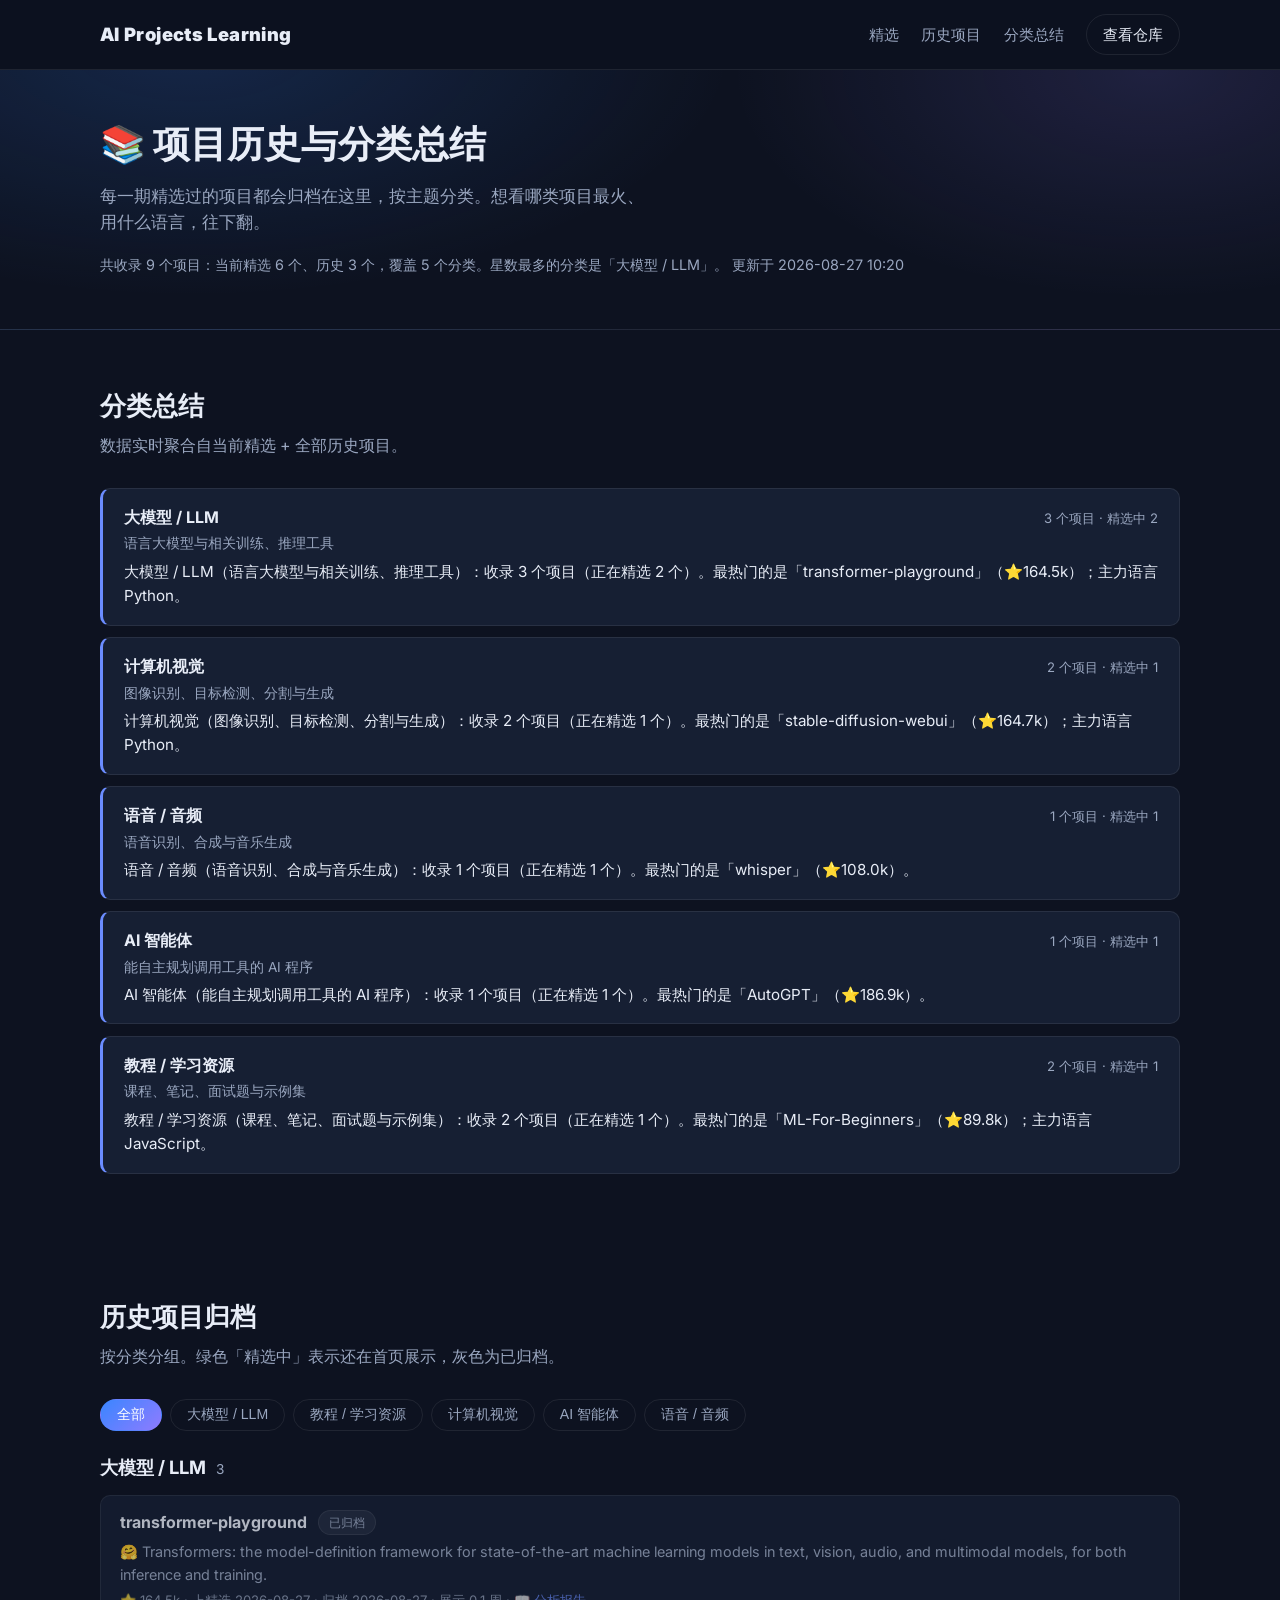
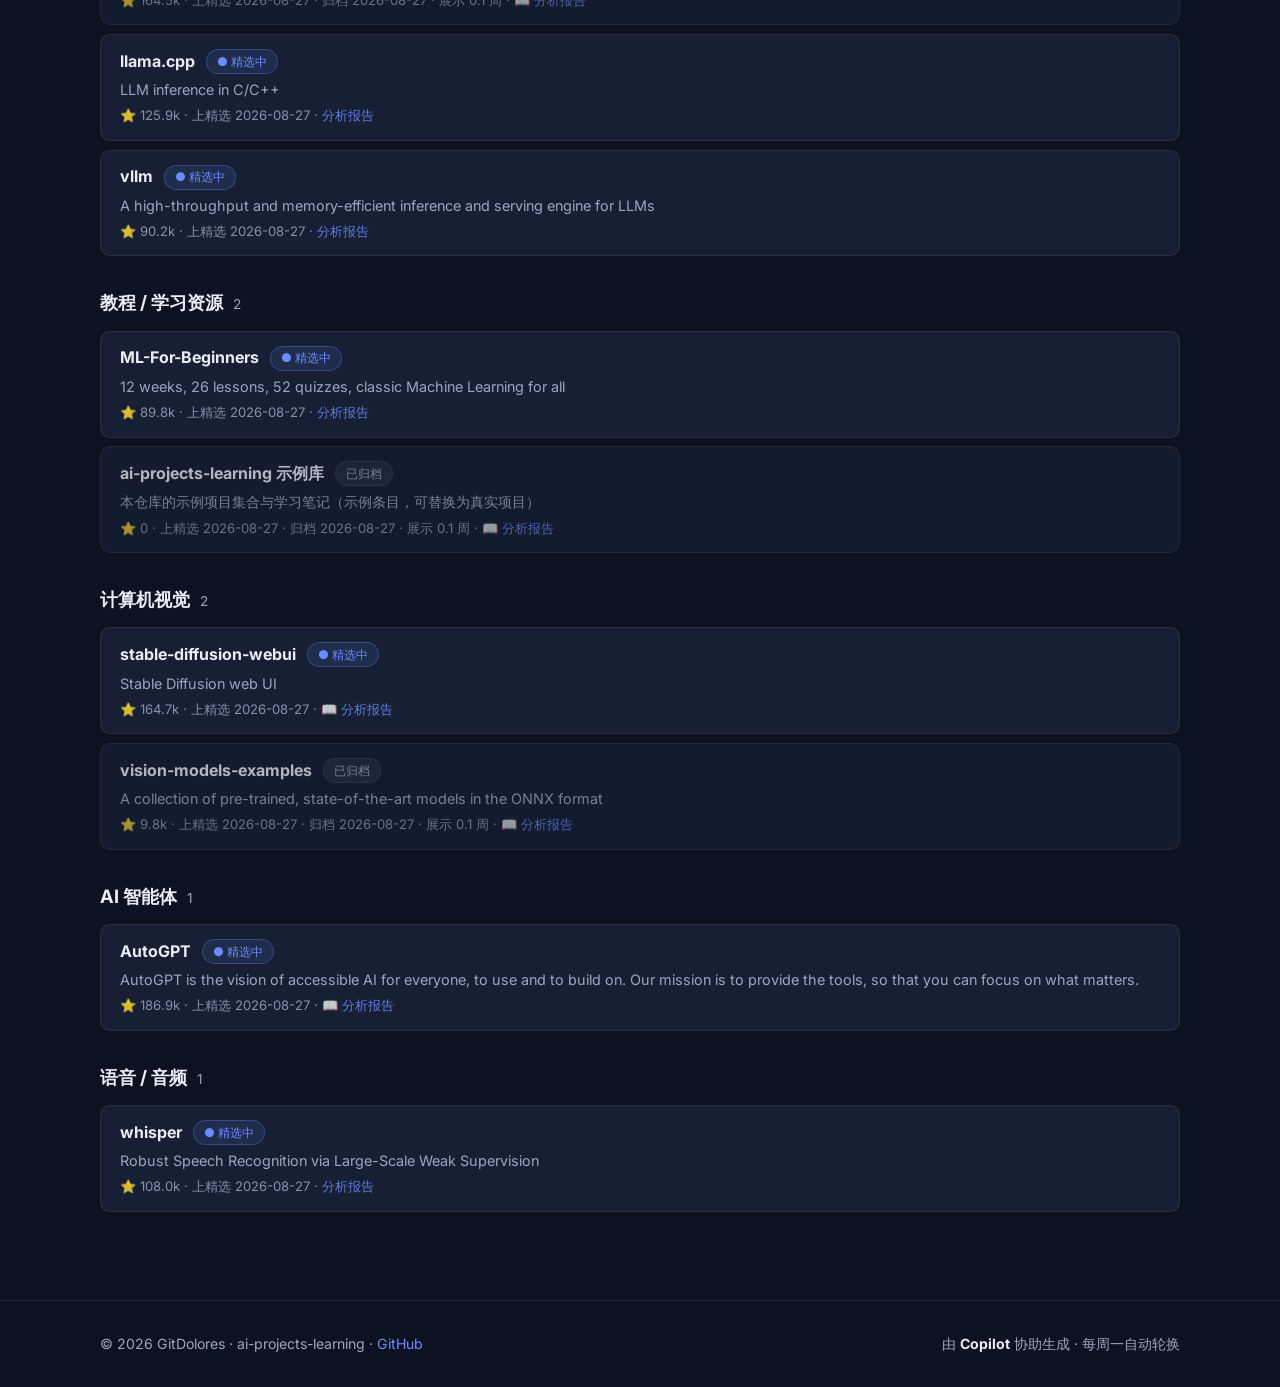
==== site/history.html @ 27163e96 "feat(weekly): rotate featured projects, auto-archive with categories, summary" ====
<!doctype html>
<html lang="zh-CN">
<head>
  <meta charset="utf-8" />
  <meta name="viewport" content="width=device-width,initial-scale=1" />
  <title>项目历史与分类总结 · AI Projects Learning</title>
  <meta name="description" content="精选项目历史列表：按分类浏览所有展示过的项目，随时生成分类总结。" />
  <link rel="preconnect" href="https://fonts.googleapis.com">
  <link rel="preconnect" href="https://fonts.gstatic.com" crossorigin>
  <link href="https://fonts.googleapis.com/css2?family=Inter:wght@300;400;600;700;900&display=swap" rel="stylesheet">
  <link rel="stylesheet" href="assets/styles.css">
</head>
<body>
  <header class="site-header">
    <div class="container nav">
      <a class="brand" href="./">AI Projects Learning</a>
      <nav>
        <a href="./#projects">精选</a>
        <a href="#history">历史项目</a>
        <a href="#summary">分类总结</a>
        <a class="btn" href="https://github.com/GitDolores/github-claw" target="_blank">查看仓库</a>
      </nav>
    </div>
  </header>

  <main>
    <section class="hero report-hero">
      <div class="container">
        <h1>📚 项目历史与分类总结</h1>
        <p class="lead">每一期精选过的项目都会归档在这里，按主题分类。想看哪类项目最火、用什么语言，往下翻。</p>
        <p class="meta" id="headline">加载中……</p>
      </div>
    </section>

    <section class="container section" id="summary">
      <h2>分类总结</h2>
      <p class="section-lead">数据实时聚合自当前精选 + 全部历史项目。</p>
      <div id="summary-list"></div>
    </section>

    <section class="container section" id="history">
      <h2>历史项目归档</h2>
      <p class="section-lead">按分类分组。绿色「精选中」表示还在首页展示，灰色为已归档。</p>
      <div class="filter-bar" id="filter-bar"></div>
      <div id="history-groups"></div>
    </section>
  </main>

  <footer class="site-footer">
    <div class="container">
      <div>© 2026 GitDolores · ai-projects-learning · <a href="https://github.com/GitDolores/github-claw" target="_blank">GitHub</a></div>
      <div class="footer-links">由 <strong>Copilot</strong> 协助生成 · 每周一自动轮换</div>
    </div>
  </footer>

  <script src="assets/history.js"></script>
</body>
</html>
---- site/assets/styles.css ----
/* AI Projects Learning · dark theme */

:root {
  --bg: #0d1220;
  --bg-soft: #131a2c;
  --card: #161f33;
  --border: rgba(255, 255, 255, 0.08);
  --text: #e8edf7;
  --text-dim: #9aa7c0;
  --accent: #6b8cff;
  --accent-2: #8f7bff;
  --accent-strong: #3a86ff;
}

* { box-sizing: border-box; }

html { scroll-behavior: smooth; }

body {
  margin: 0;
  font-family: "Inter", -apple-system, "Segoe UI", "PingFang SC", "Microsoft YaHei", sans-serif;
  background: var(--bg);
  color: var(--text);
  line-height: 1.6;
  -webkit-font-smoothing: antialiased;
}

a { color: var(--accent); text-decoration: none; }
a:hover { color: var(--accent-2); }

img { max-width: 100%; display: block; }

.container {
  width: min(1080px, 92%);
  margin: 0 auto;
}

/* header */
.site-header {
  position: sticky;
  top: 0;
  z-index: 10;
  background: rgba(13, 18, 32, 0.85);
  backdrop-filter: blur(10px);
  border-bottom: 1px solid var(--border);
}

.nav {
  display: flex;
  align-items: center;
  justify-content: space-between;
  gap: 1rem;
  padding: 0.9rem 0;
}

.brand {
  font-weight: 900;
  font-size: 1.15rem;
  color: var(--text);
  letter-spacing: 0.02em;
}

.brand:hover { color: #fff; }

.site-header nav {
  display: flex;
  align-items: center;
  gap: 1.4rem;
}

.site-header nav a {
  color: var(--text-dim);
  font-size: 0.95rem;
}

.site-header nav a:hover,
.site-header nav a.btn { color: var(--text); }

.btn {
  display: inline-block;
  padding: 0.45rem 1rem;
  border: 1px solid var(--border);
  border-radius: 999px;
  color: var(--text);
  transition: border-color 0.2s, background 0.2s;
}

.btn:hover { border-color: var(--accent); background: rgba(107, 140, 255, 0.1); }

/* hero */
.hero {
  padding: 5rem 0 3.5rem;
  background:
    radial-gradient(900px 420px at 15% -10%, rgba(58, 134, 255, 0.18), transparent 60%),
    radial-gradient(700px 380px at 90% 0%, rgba(143, 123, 255, 0.14), transparent 60%);
  border-bottom: 1px solid var(--border);
}

.hero-grid {
  display: grid;
  grid-template-columns: 1.1fr 0.9fr;
  gap: 3rem;
  align-items: center;
}

.hero h1 {
  font-size: clamp(1.9rem, 4vw, 2.9rem);
  font-weight: 900;
  line-height: 1.2;
  margin: 0 0 1rem;
}

.lead {
  color: var(--text-dim);
  font-size: 1.05rem;
  max-width: 34rem;
}

.ctas { display: flex; gap: 0.8rem; margin: 1.6rem 0 1.2rem; }

.cta {
  display: inline-block;
  padding: 0.65rem 1.5rem;
  border-radius: 999px;
  border: 1px solid var(--accent);
  color: var(--text);
  transition: transform 0.15s, background 0.2s, box-shadow 0.2s;
}

.cta:hover { transform: translateY(-2px); }

.cta.primary {
  background: linear-gradient(135deg, var(--accent-strong), var(--accent-2));
  border: none;
  color: #fff;
  box-shadow: 0 8px 24px rgba(58, 134, 255, 0.35);
}

.hero .meta { color: var(--text-dim); font-size: 0.9rem; }

.hero-card {
  border-radius: 18px;
  overflow: hidden;
  border: 1px solid var(--border);
  box-shadow: 0 24px 60px rgba(0, 0, 0, 0.4);
}

/* sections */
.section { padding: 3.5rem 0; }

.section h2 {
  font-size: 1.6rem;
  font-weight: 800;
  margin: 0 0 0.4rem;
}

.section-lead { color: var(--text-dim); margin: 0 0 1.8rem; }

/* cards */
.grid.cards {
  display: grid;
  grid-template-columns: repeat(auto-fill, minmax(280px, 1fr));
  gap: 1.2rem;
}

.card {
  background: var(--card);
  border: 1px solid var(--border);
  border-radius: 14px;
  padding: 1.4rem;
  transition: transform 0.15s, border-color 0.2s;
}

.card:hover { transform: translateY(-3px); border-color: rgba(107, 140, 255, 0.45); }

.card h3 { margin: 0 0 0.5rem; font-size: 1.1rem; }
.card h3 a { color: var(--text); }
.card h3 a:hover { color: var(--accent); }
.card p { margin: 0 0 0.8rem; color: var(--text-dim); font-size: 0.95rem; }

.card .meta { color: var(--text-dim); font-size: 0.85rem; }

.tags { display: flex; flex-wrap: wrap; gap: 0.45rem; margin: 0 0 0.8rem; }

.tag {
  padding: 0.18rem 0.65rem;
  border-radius: 999px;
  background: rgba(107, 140, 255, 0.12);
  border: 1px solid rgba(107, 140, 255, 0.25);
  color: var(--accent);
  font-size: 0.78rem;
}

/* timeline */
.timeline { display: grid; gap: 1rem; }

.timeline .item {
  background: var(--card);
  border: 1px solid var(--border);
  border-left: 3px solid var(--accent);
  border-radius: 10px;
  padding: 1rem 1.3rem;
  display: flex;
  flex-direction: column;
  gap: 0.25rem;
}

.timeline .item strong { color: var(--accent); }
.timeline .item span { color: var(--text-dim); }

/* changelog */
.changelog { list-style: none; margin: 0; padding: 0; display: grid; gap: 0.9rem; }

.changelog li {
  background: var(--card);
  border: 1px solid var(--border);
  border-radius: 10px;
  padding: 0.9rem 1.3rem;
  color: var(--text-dim);
}

.changelog li strong { color: var(--text); }

/* chart */
.chart-card { padding: 1.5rem; }

/* subscribe */
.subscribe {
  text-align: center;
  border-top: 1px solid var(--border);
}

.subscribe p { color: var(--text-dim); }

.btn.primary {
  background: linear-gradient(135deg, var(--accent-strong), var(--accent-2));
  border: none;
  color: #fff;
}

/* footer */
.site-footer {
  border-top: 1px solid var(--border);
  padding: 2rem 0;
  color: var(--text-dim);
  font-size: 0.88rem;
}

.site-footer .container {
  display: flex;
  align-items: center;
  justify-content: space-between;
  gap: 1rem;
  flex-wrap: wrap;
}

.site-footer strong { color: var(--text); }

/* responsive */
@media (max-width: 860px) {
  .hero-grid { grid-template-columns: 1fr; }
  .hero { padding: 3.5rem 0 2.5rem; }
  .site-header nav { gap: 0.9rem; }
  .site-header nav a:not(.btn) { display: none; }
  .site-footer .container { flex-direction: column; }
}

/* ===== report page ===== */
.report-hero { padding: 3.2rem 0 2.4rem; }
.report-hero h1 { font-size: clamp(1.5rem, 3.5vw, 2.3rem); word-break: break-all; }

.stat-row { display: flex; flex-wrap: wrap; gap: 1rem; margin-top: 1.4rem; }
.stat {
  background: var(--card);
  border: 1px solid var(--border);
  border-radius: 12px;
  padding: 0.9rem 1.4rem;
  min-width: 8.5rem;
}
.stat-v { font-size: 1.35rem; font-weight: 800; }
.stat-k { color: var(--text-dim); font-size: 0.82rem; }

.sub-h { margin: 1.8rem 0 0.7rem; font-size: 1.05rem; color: var(--text-dim); }

/* language bar */
.lang-bar { margin-top: 0.6rem; }
.lang-bar .lang-seg {
  display: inline-block;
  height: 12px;
  border-radius: 3px;
  margin-right: 2px;
  vertical-align: middle;
}
.lang-legend { display: flex; flex-wrap: wrap; gap: 0.9rem; margin-top: 0.7rem; color: var(--text-dim); font-size: 0.88rem; }
.lang-legend i {
  display: inline-block;
  width: 10px; height: 10px;
  border-radius: 50%;
  margin-right: 5px;
}

/* progress */
.progress-track {
  height: 14px;
  border-radius: 999px;
  background: var(--bg-soft);
  border: 1px solid var(--border);
  overflow: hidden;
  margin: 1.2rem 0 0.6rem;
}
.progress-bar {
  height: 100%;
  width: 0;
  border-radius: 999px;
  background: linear-gradient(90deg, var(--accent-strong), var(--accent-2));
  transition: width 0.6s ease;
}

/* dir tree */
.dir-item {
  background: var(--card);
  border: 1px solid var(--border);
  border-radius: 10px;
  padding: 0.85rem 1.2rem;
  margin-bottom: 0.6rem;
}
.dir-name { font-family: ui-monospace, Consolas, monospace; font-weight: 700; color: var(--accent); }
.dir-desc { color: var(--text-dim); font-size: 0.92rem; margin-top: 0.15rem; }
.dir-sample { color: var(--text-dim); font-size: 0.8rem; margin-top: 0.3rem; opacity: 0.75; font-family: ui-monospace, Consolas, monospace; }

/* data flow */
.flow-steps { counter-reset: step; list-style: none; padding: 0; display: grid; gap: 0.7rem; }
.flow-steps li {
  counter-increment: step;
  background: var(--card);
  border: 1px solid var(--border);
  border-radius: 10px;
  padding: 0.9rem 1.2rem 0.9rem 3.2rem;
  position: relative;
  color: var(--text-dim);
}
.flow-steps li::before {
  content: counter(step);
  position: absolute;
  left: 1rem;
  top: 0.85rem;
  width: 1.6rem; height: 1.6rem;
  border-radius: 50%;
  background: linear-gradient(135deg, var(--accent-strong), var(--accent-2));
  color: #fff;
  font-weight: 700;
  font-size: 0.85rem;
  display: flex;
  align-items: center;
  justify-content: center;
}

/* patterns */
.pattern-list { display: grid; gap: 0.6rem; }
.pattern-item {
  display: flex;
  align-items: center;
  gap: 0.9rem;
  flex-wrap: wrap;
  background: var(--card);
  border: 1px solid var(--border);
  border-radius: 10px;
  padding: 0.75rem 1.1rem;
}
.pattern-badge {
  padding: 0.2rem 0.75rem;
  border-radius: 999px;
  background: rgba(107, 140, 255, 0.12);
  border: 1px solid rgba(107, 140, 255, 0.3);
  color: var(--accent);
  font-size: 0.85rem;
  white-space: nowrap;
}
.pattern-badge.notable {
  background: rgba(143, 123, 255, 0.15);
  border-color: rgba(143, 123, 255, 0.45);
  color: #b3a4ff;
}
.pattern-speak { color: var(--text-dim); flex: 1; min-width: 14rem; }
.pattern-where { font-size: 0.78rem; color: var(--text-dim); opacity: 0.7; }

/* doc quotes */
.doc-quote {
  margin: 0 0 1rem;
  background: var(--card);
  border: 1px solid var(--border);
  border-left: 3px solid var(--accent);
  border-radius: 10px;
  padding: 1rem 1.3rem;
}
.doc-quote p { margin: 0 0 0.4rem; color: var(--text-dim); }
.doc-quote cite { color: var(--text-dim); font-size: 0.82rem; opacity: 0.8; }

/* module cards code */
.card code {
  font-family: ui-monospace, Consolas, monospace;
  font-size: 0.9rem;
  color: var(--accent);
  word-break: break-all;
}

/* analyze button on cards */
.card .card-actions { margin-top: 0.6rem; }
.card .analyze-link {
  font-size: 0.85rem;
  color: var(--accent);
  border: 1px dashed rgba(107, 140, 255, 0.4);
  border-radius: 999px;
  padding: 0.25rem 0.8rem;
  display: inline-block;
  transition: background 0.2s;
}
.card .analyze-link:hover { background: rgba(107, 140, 255, 0.12); }
.card .analyze-link.done { border-style: solid; }

/* ===== history page ===== */
.filter-bar { display: flex; flex-wrap: wrap; gap: 0.5rem; margin-bottom: 1.4rem; }
.filter-btn {
  background: transparent;
  border: 1px solid var(--border);
  color: var(--text-dim);
  border-radius: 999px;
  padding: 0.35rem 1rem;
  font-size: 0.88rem;
  cursor: pointer;
  transition: all 0.15s;
}
.filter-btn:hover { border-color: var(--accent); color: var(--text); }
.filter-btn.active {
  background: linear-gradient(135deg, var(--accent-strong), var(--accent-2));
  border-color: transparent;
  color: #fff;
}

.hist-group { margin-bottom: 2rem; }
.hist-cat { font-size: 1.15rem; margin: 0 0 0.8rem; }
.hist-cat-count {
  color: var(--text-dim);
  font-size: 0.85rem;
  font-weight: 400;
  margin-left: 0.4rem;
}

.hist-item {
  background: var(--card);
  border: 1px solid var(--border);
  border-radius: 10px;
  padding: 0.85rem 1.2rem;
  margin-bottom: 0.55rem;
}
.hist-item.faded { opacity: 0.75; }
.hist-main { display: flex; align-items: center; gap: 0.7rem; flex-wrap: wrap; }
.hist-name { font-weight: 700; color: var(--text); }
.hist-name:hover { color: var(--accent); }
.hist-badge {
  font-size: 0.75rem;
  padding: 0.12rem 0.6rem;
  border-radius: 999px;
  background: rgba(107, 140, 255, 0.12);
  color: var(--accent);
  border: 1px solid rgba(107, 140, 255, 0.3);
}
.hist-item.faded .hist-badge {
  background: rgba(154, 167, 192, 0.1);
  color: var(--text-dim);
  border-color: var(--border);
}
.hist-desc { color: var(--text-dim); font-size: 0.9rem; margin-top: 0.25rem; }
.hist-meta { color: var(--text-dim); font-size: 0.82rem; margin-top: 0.25rem; opacity: 0.85; }
.hist-meta a { color: var(--accent); }

.sum-block {
  background: var(--card);
  border: 1px solid var(--border);
  border-left: 3px solid var(--accent);
  border-radius: 10px;
  padding: 1rem 1.3rem;
  margin-bottom: 0.7rem;
}
.sum-head { display: flex; justify-content: space-between; align-items: baseline; gap: 1rem; flex-wrap: wrap; }
.sum-label { font-weight: 700; }
.sum-count { color: var(--text-dim); font-size: 0.82rem; }
.sum-speak { color: var(--text-dim); font-size: 0.85rem; margin: 0.2rem 0 0.3rem; }
.sum-text { margin: 0; color: var(--text); font-size: 0.95rem; }
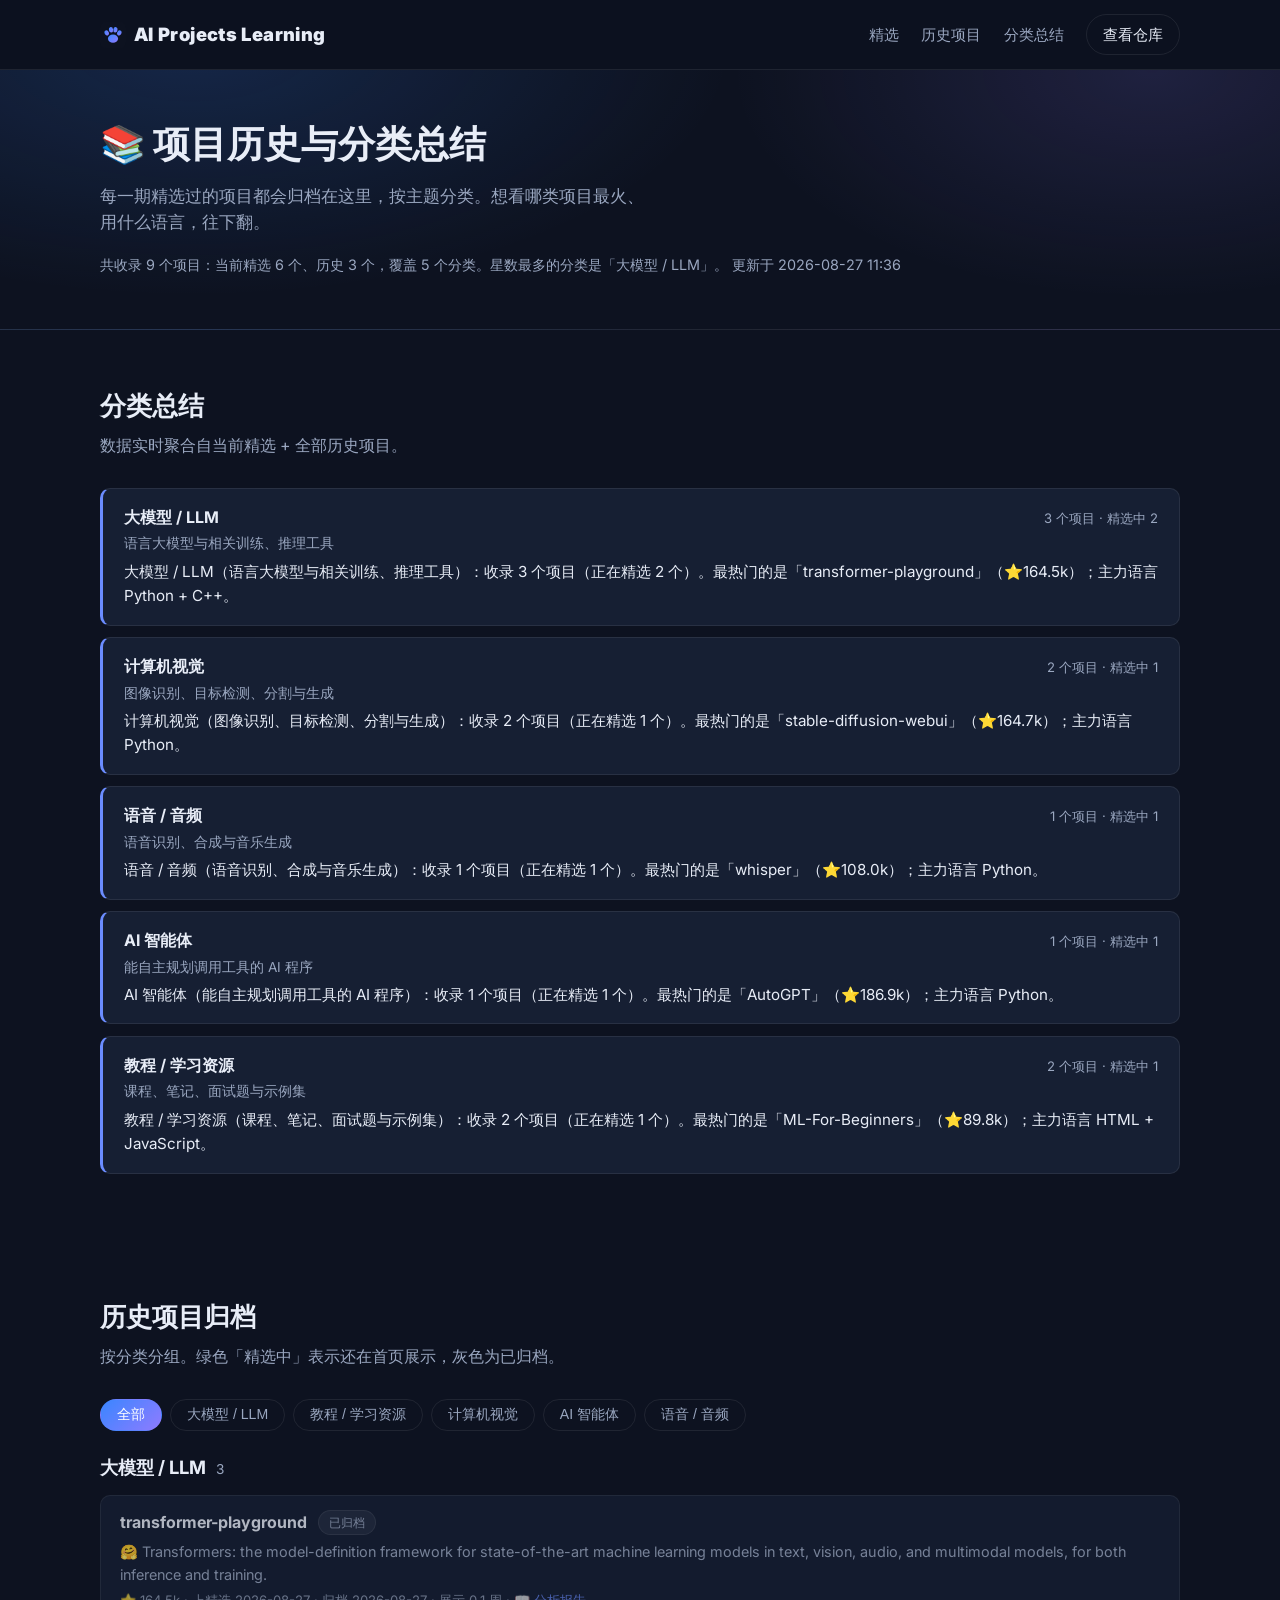
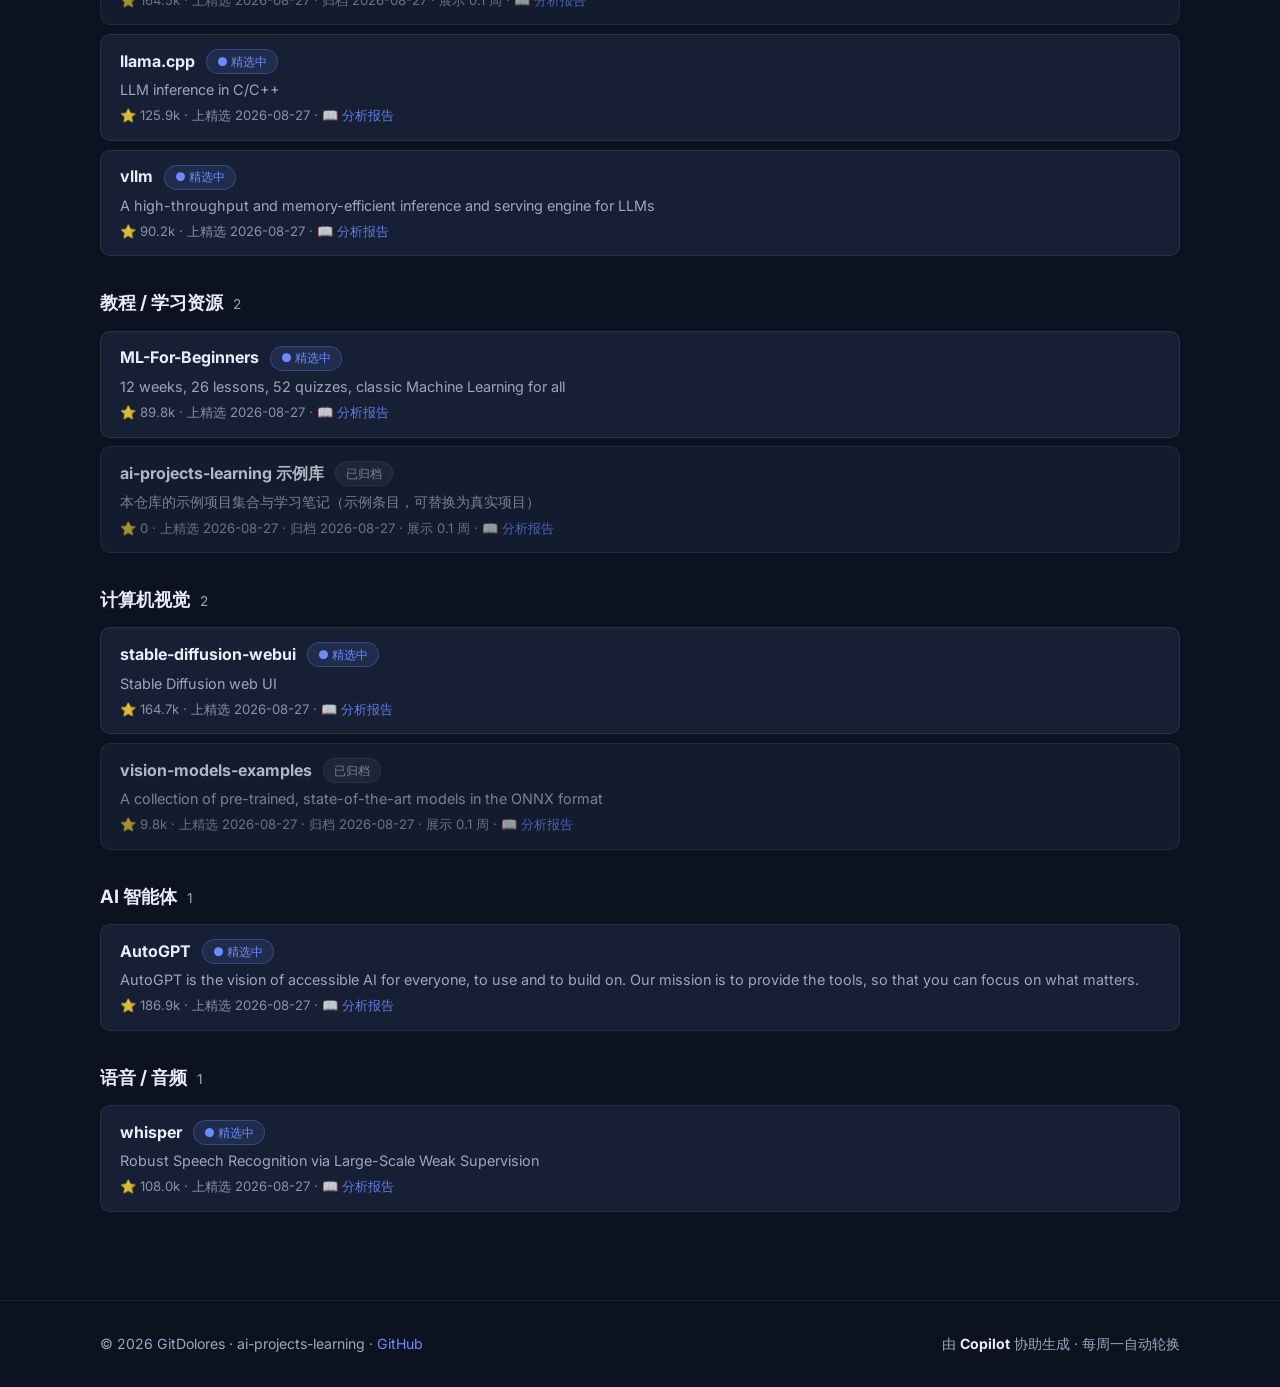
==== commit 5407e73c: "ui: paw favicon + brand logo; compact flow-graph renderer" ====
--- a/site/history.html
+++ b/site/history.html
@@ -5,6 +5,7 @@
   <meta name="viewport" content="width=device-width,initial-scale=1" />
   <title>项目历史与分类总结 · AI Projects Learning</title>
   <meta name="description" content="精选项目历史列表：按分类浏览所有展示过的项目，随时生成分类总结。" />
+  <link rel="icon" type="image/svg+xml" href="assets/favicon.svg" />
   <link rel="preconnect" href="https://fonts.googleapis.com">
   <link rel="preconnect" href="https://fonts.gstatic.com" crossorigin>
   <link href="https://fonts.googleapis.com/css2?family=Inter:wght@300;400;600;700;900&display=swap" rel="stylesheet">
@@ -13,7 +14,7 @@
 <body>
   <header class="site-header">
     <div class="container nav">
-      <a class="brand" href="./">AI Projects Learning</a>
+      <a class="brand" href="./"><img class="brand-logo" src="assets/favicon.svg" alt="logo" />AI Projects Learning</a>
       <nav>
         <a href="./#projects">精选</a>
         <a href="#history">历史项目</a>
--- a/site/assets/styles.css
+++ b/site/assets/styles.css
@@ -58,6 +58,16 @@
   font-size: 1.15rem;
   color: var(--text);
   letter-spacing: 0.02em;
+  display: inline-flex;
+  align-items: center;
+  gap: 0.5rem;
+}
+
+.brand-logo {
+  width: 26px;
+  height: 26px;
+  display: block;
+  border-radius: 6px;
 }
 
 .brand:hover { color: #fff; }
@@ -487,3 +497,67 @@
 .sum-count { color: var(--text-dim); font-size: 0.82rem; }
 .sum-speak { color: var(--text-dim); font-size: 0.85rem; margin: 0.2rem 0 0.3rem; }
 .sum-text { margin: 0; color: var(--text); font-size: 0.95rem; }
+
+/* ===== report v2 additions ===== */
+
+/* scenario cards */
+.scenario-card h3:first-child { margin-top: 0; }
+.scenario-card h3 { font-size: 0.95rem; }
+
+/* dependency tags */
+.dep-tags { display: flex; flex-wrap: wrap; gap: 0.5rem; margin-top: 0.8rem; }
+.dep-tag {
+  display: inline-flex;
+  flex-direction: column;
+  background: var(--card);
+  border: 1px solid var(--border);
+  border-radius: 8px;
+  padding: 0.35rem 0.7rem;
+  font-family: ui-monospace, Consolas, monospace;
+  font-size: 0.82rem;
+  color: var(--text);
+}
+.dep-tag em {
+  font-style: normal;
+  font-family: inherit;
+  font-size: 0.72rem;
+  color: var(--text-dim);
+  margin-top: 0.15rem;
+}
+
+/* flow graph (compact) */
+.flow-graph { margin-bottom: 1.2rem; overflow-x: auto; }
+.flow-graph svg { display: block; height: auto; max-width: 100%; }
+.fg-edge { fill: none; stroke: rgba(143, 163, 217, 0.6); stroke-width: 1.3; }
+.fg-node rect { fill: var(--card); stroke: rgba(143, 163, 217, 0.4); stroke-width: 1; }
+.fg-node.fg-user rect, .fg-node.fg-output rect { stroke-dasharray: 3 2; }
+.fg-node.fg-entry rect { stroke: rgba(107, 140, 255, 0.55); }
+.fg-node.fg-dispatch rect { stroke: rgba(107, 140, 255, 0.55); }
+.fg-node.fg-core rect { stroke: var(--accent); stroke-width: 1.5; fill: rgba(107, 140, 255, 0.09); }
+.fg-node.fg-utils rect { stroke: rgba(154, 167, 192, 0.45); }
+.fg-node.fg-db rect { stroke: rgba(46, 204, 113, 0.5); }
+.fg-node.fg-api rect { stroke: rgba(143, 123, 255, 0.55); }
+.fg-label { fill: var(--text); font-size: 10.5px; font-weight: 600; }
+.fg-type { fill: var(--text-dim); font-size: 8.5px; }
+
+/* difficulty badges */
+.pattern-badge.easy { background: rgba(46, 204, 113, 0.12); border-color: rgba(46, 204, 113, 0.4); color: #52d68a; }
+.pattern-badge.mid { background: rgba(241, 196, 15, 0.12); border-color: rgba(241, 196, 15, 0.4); color: #f4d03f; }
+.pattern-badge.hard { background: rgba(231, 76, 60, 0.12); border-color: rgba(231, 76, 60, 0.4); color: #f0716a; }
+
+/* pitfalls */
+.pitfall-item {
+  background: var(--card);
+  border: 1px solid var(--border);
+  border-radius: 10px;
+  padding: 0.85rem 1.2rem;
+  margin-bottom: 0.6rem;
+}
+.pitfall-problem { color: var(--text); font-size: 0.95rem; }
+.pitfall-fix { color: var(--text-dim); font-size: 0.88rem; margin-top: 0.35rem; padding-left: 0.2rem; border-left: 2px solid rgba(46, 204, 113, 0.4); padding: 0.15rem 0 0.15rem 0.7rem; }
+
+/* community verdict */
+.verdict-list { margin: 0 0 1rem; padding-left: 1.2rem; color: var(--text-dim); display: grid; gap: 0.4rem; }
+
+/* demo link rows reuse .pattern-item; give urls room */
+#demo-links a { word-break: break-all; }
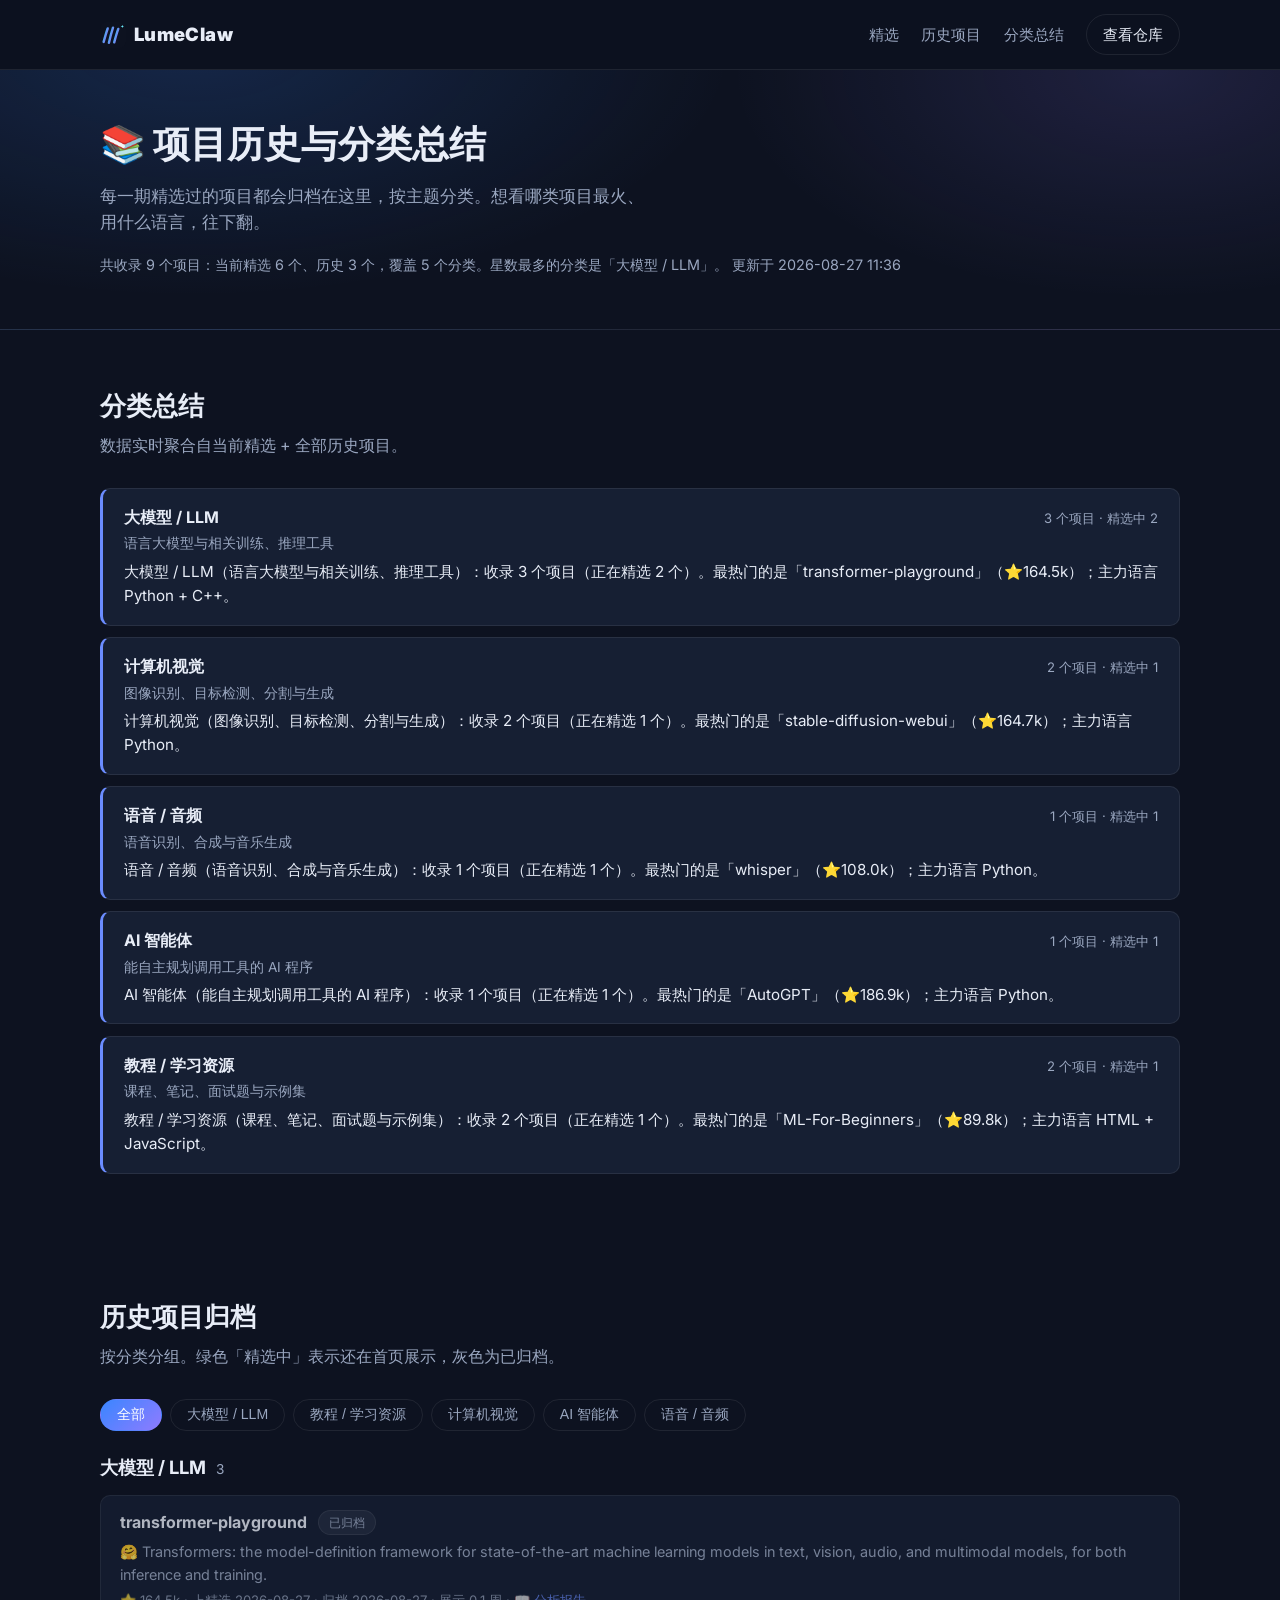
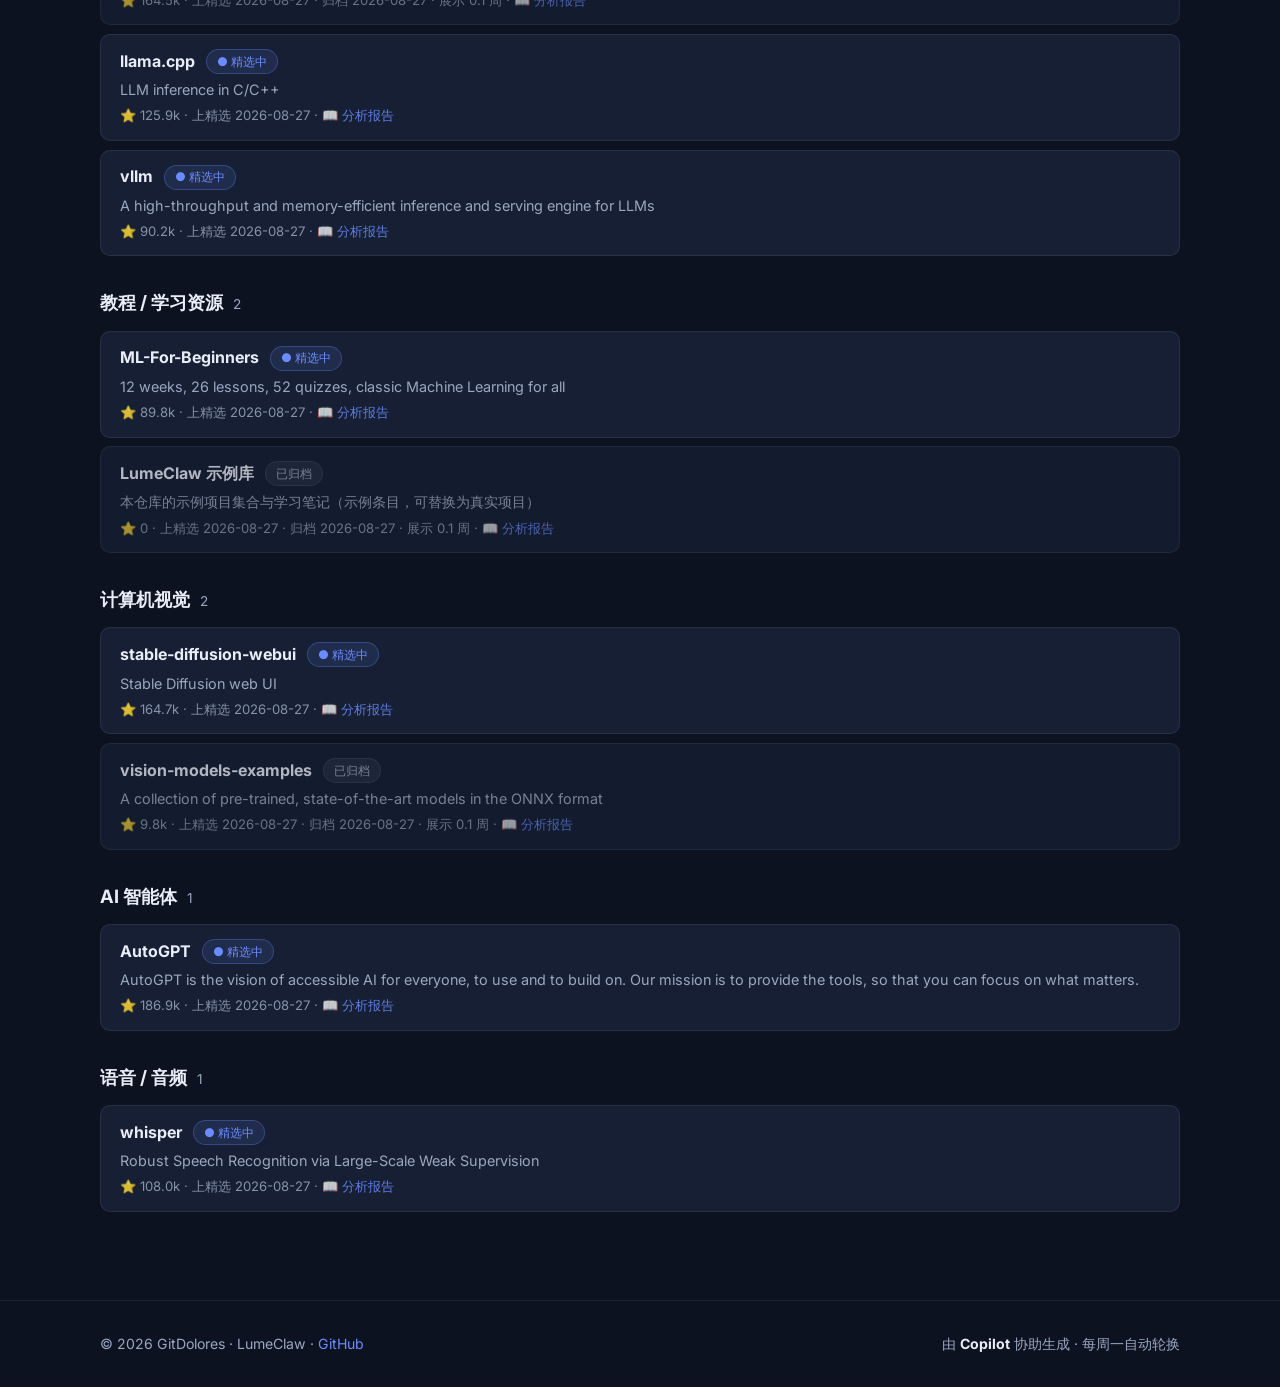
==== commit afe6effe: "brand: rename to LumeClaw" ====
--- a/site/history.html
+++ b/site/history.html
@@ -3,8 +3,8 @@
 <head>
   <meta charset="utf-8" />
   <meta name="viewport" content="width=device-width,initial-scale=1" />
-  <title>项目历史与分类总结 · AI Projects Learning</title>
-  <meta name="description" content="精选项目历史列表：按分类浏览所有展示过的项目，随时生成分类总结。" />
+  <title>项目历史与分类总结 · LumeClaw</title>
+  <meta name="description" content="LumeClaw 项目历史列表：按分类浏览所有展示过的项目，随时生成分类总结。" />
   <link rel="icon" type="image/svg+xml" href="assets/favicon.svg" />
   <link rel="preconnect" href="https://fonts.googleapis.com">
   <link rel="preconnect" href="https://fonts.gstatic.com" crossorigin>
@@ -14,7 +14,7 @@
 <body>
   <header class="site-header">
     <div class="container nav">
-      <a class="brand" href="./"><img class="brand-logo" src="assets/favicon.svg" alt="logo" />AI Projects Learning</a>
+      <a class="brand" href="./"><img class="brand-logo" src="assets/favicon.svg" alt="logo" />LumeClaw</a>
       <nav>
         <a href="./#projects">精选</a>
         <a href="#history">历史项目</a>
@@ -49,7 +49,7 @@
 
   <footer class="site-footer">
     <div class="container">
-      <div>© 2026 GitDolores · ai-projects-learning · <a href="https://github.com/GitDolores/github-claw" target="_blank">GitHub</a></div>
+      <div>© 2026 GitDolores · LumeClaw · <a href="https://github.com/GitDolores/github-claw" target="_blank">GitHub</a></div>
       <div class="footer-links">由 <strong>Copilot</strong> 协助生成 · 每周一自动轮换</div>
     </div>
   </footer>
--- a/site/assets/styles.css
+++ b/site/assets/styles.css
@@ -1,4 +1,4 @@
-/* AI Projects Learning · dark theme */
+/* LumeClaw · dark theme */
 
 :root {
   --bg: #0d1220;
@@ -278,6 +278,64 @@
 /* ===== report page ===== */
 .report-hero { padding: 3.2rem 0 2.4rem; }
 .report-hero h1 { font-size: clamp(1.5rem, 3.5vw, 2.3rem); word-break: break-all; }
+
+/* collapsible panels */
+.panel-toolbar {
+  display: flex;
+  align-items: center;
+  gap: 1rem;
+  padding-top: 1.4rem;
+}
+.panel { padding: 1.6rem 0 1.2rem; }
+.panel-head {
+  display: flex;
+  align-items: center;
+  gap: 0.7rem;
+  cursor: pointer;
+  user-select: none;
+  margin: 0;
+}
+.panel-title { flex: 1; }
+.panel-chev {
+  color: var(--text-dim);
+  font-size: 0.95rem;
+  transition: transform 0.2s;
+  display: inline-block;
+}
+.panel.open .panel-chev { transform: rotate(90deg); }
+.panel-body { display: none; padding-top: 0.7rem; }
+.panel.open .panel-body { display: block; }
+.panel-head:hover .panel-title { color: var(--accent); }
+.panel + .panel { border-top: 1px solid var(--border); }
+
+/* report-page compaction: cards & spacing ~25% tighter */
+.report-page .section { padding: 2.6rem 0; }
+.report-page .panel { padding: 1.6rem 0 1.2rem; }
+.report-page .section h2 { font-size: 1.25rem; }
+.report-page .section-lead { margin: 0 0 1.35rem; }
+.report-page .grid.cards { gap: 0.9rem; grid-template-columns: repeat(auto-fill, minmax(240px, 1fr)); }
+.report-page .card { padding: 1.05rem; border-radius: 11px; }
+.report-page .card h3 { margin: 0 0 0.4rem; }
+.report-page .card p { margin: 0 0 0.6rem; }
+.report-page .stat-row { gap: 0.75rem; margin-top: 1.05rem; }
+.report-page .stat { padding: 0.68rem 1.05rem; min-width: 7.5rem; }
+.report-page .sub-h { margin: 1.35rem 0 0.5rem; }
+.report-page .lang-legend { gap: 0.68rem; }
+.report-page .dir-item { padding: 0.64rem 0.9rem; margin-bottom: 0.45rem; }
+.report-page .flow-steps { gap: 0.5rem; }
+.report-page .flow-steps li { padding: 0.68rem 0.9rem 0.68rem 2.5rem; }
+.report-page .flow-steps li::before { left: 0.75rem; top: 0.65rem; width: 1.3rem; height: 1.3rem; font-size: 0.78rem; }
+.report-page .pattern-list { gap: 0.45rem; }
+.report-page .pattern-item { padding: 0.56rem 0.82rem; gap: 0.68rem; }
+.report-page .pattern-badge { padding: 0.15rem 0.56rem; font-size: 0.8rem; }
+.report-page .doc-quote { padding: 0.75rem 0.97rem; margin: 0 0 0.75rem; }
+.report-page .timeline { gap: 0.75rem; }
+.report-page .timeline .item { padding: 0.75rem 0.97rem; }
+.report-page .pitfall-item { padding: 0.64rem 0.9rem; margin-bottom: 0.45rem; }
+.report-page .dep-tags { gap: 0.4rem; margin-top: 0.6rem; }
+.report-page .dep-tag { padding: 0.26rem 0.52rem; }
+.report-page .verdict-list { margin: 0 0 0.75rem; }
+.report-page .tags { gap: 0.34rem; margin-bottom: 0.6rem; }
 
 .stat-row { display: flex; flex-wrap: wrap; gap: 1rem; margin-top: 1.4rem; }
 .stat {
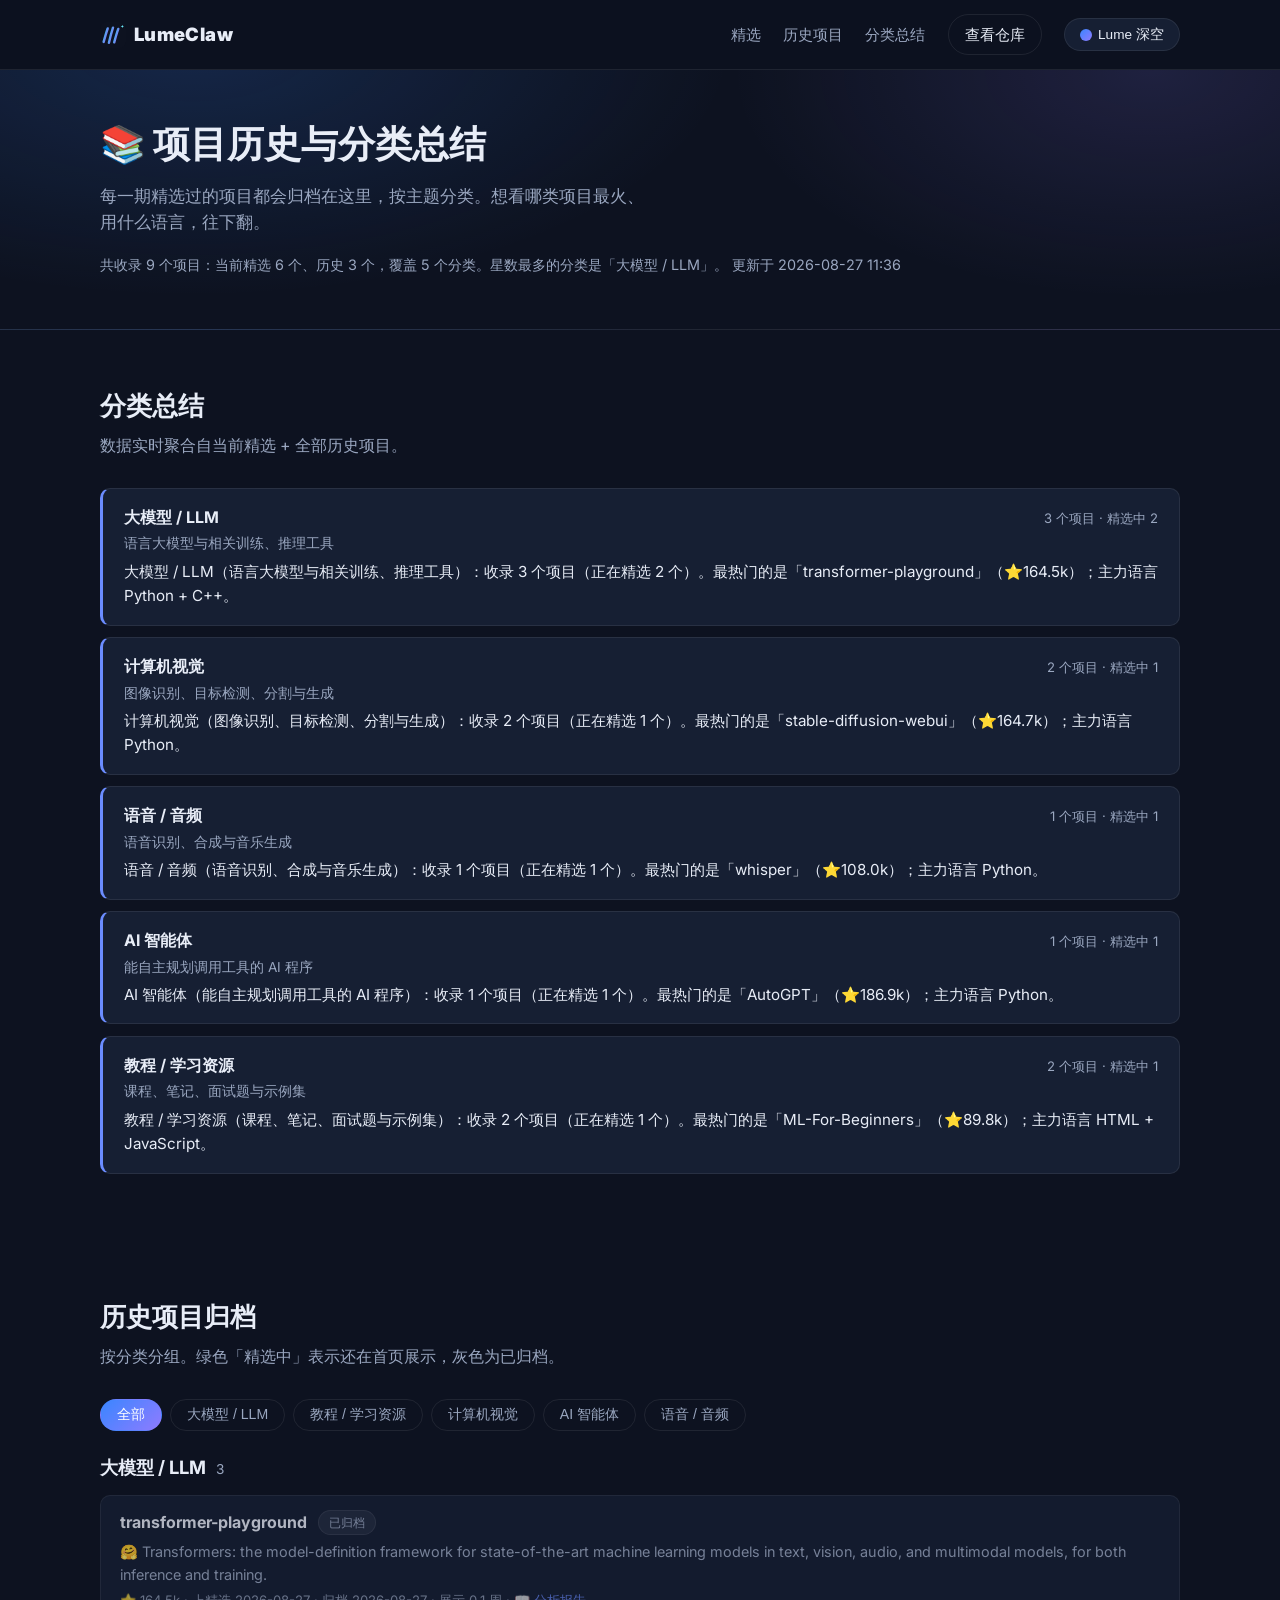
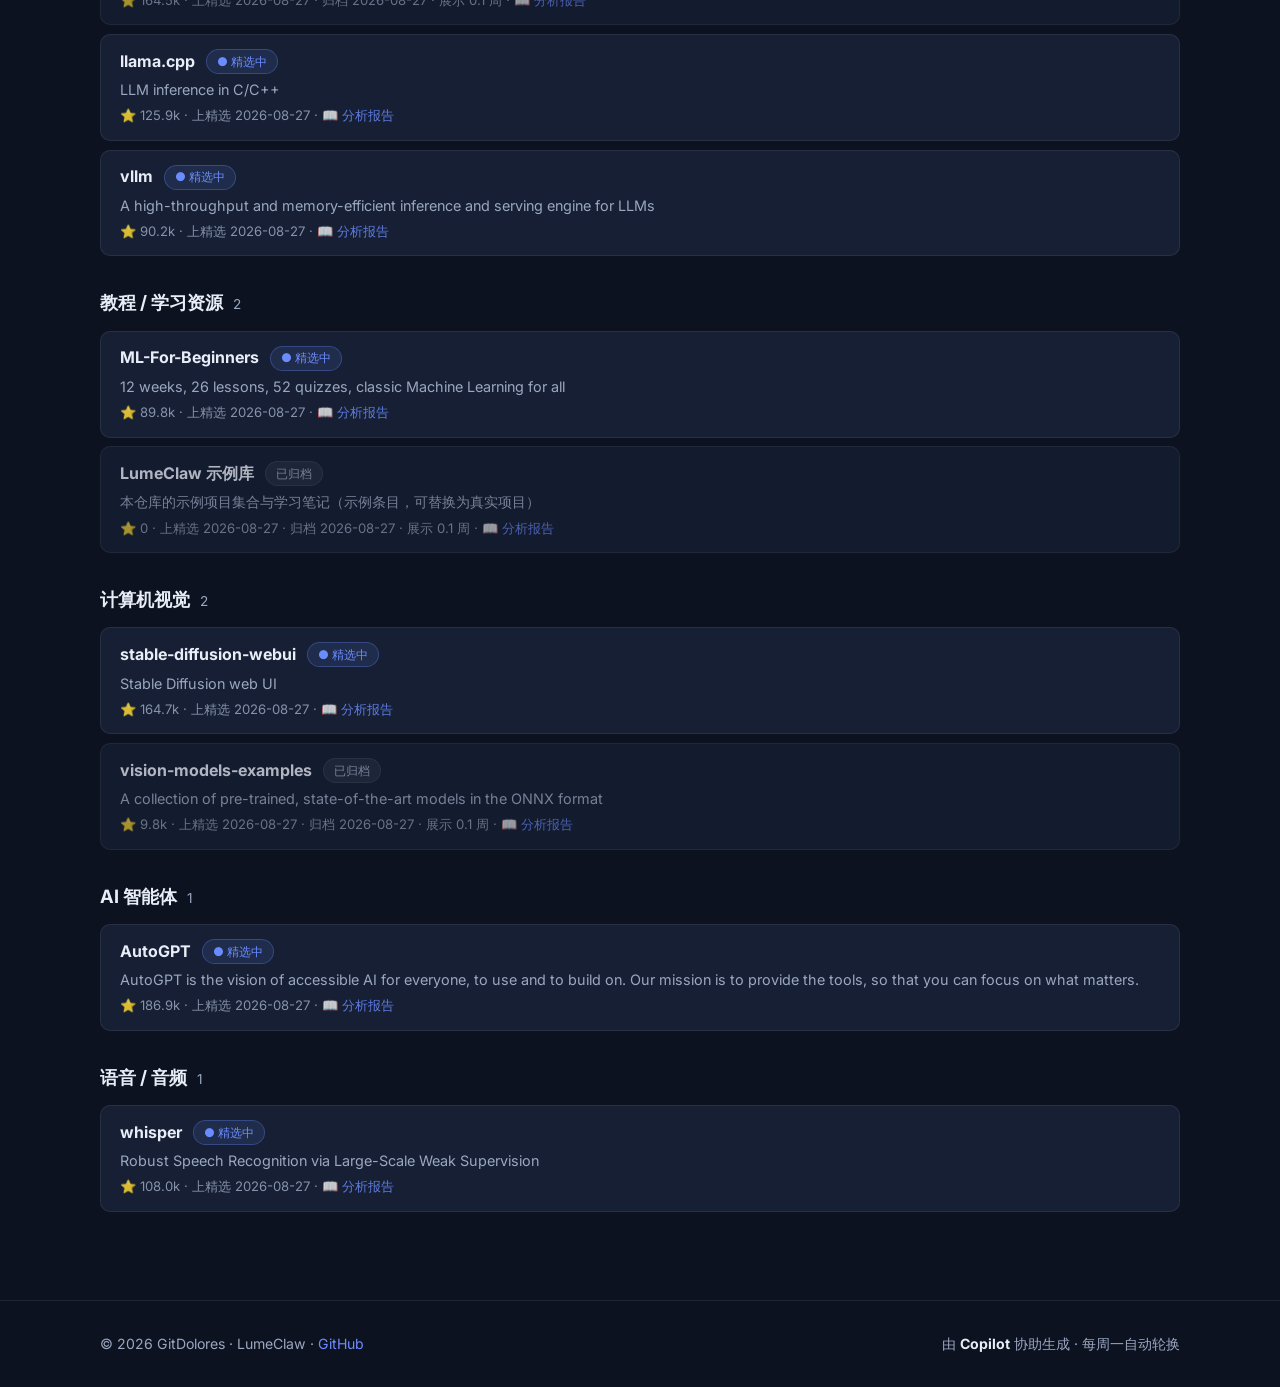
==== commit 5ab77ca6: "feat(ui): 可配置多主题系统，一键切换 Lume/Miku/Sakura/Terminal" ====
--- a/site/history.html
+++ b/site/history.html
@@ -10,8 +10,10 @@
   <link rel="preconnect" href="https://fonts.gstatic.com" crossorigin>
   <link href="https://fonts.googleapis.com/css2?family=Inter:wght@300;400;600;700;900&display=swap" rel="stylesheet">
   <link rel="stylesheet" href="assets/styles.css">
+  <script>try{var t=localStorage.getItem('lumeclaw-theme');if(t&&['lume','miku','sakura','terminal'].indexOf(t)>-1)document.documentElement.setAttribute('data-theme',t)}catch(e){}</script>
 </head>
 <body>
+  <div class="theme-sparkles" aria-hidden="true"></div>
   <header class="site-header">
     <div class="container nav">
       <a class="brand" href="./"><img class="brand-logo" src="assets/favicon.svg" alt="logo" />LumeClaw</a>
@@ -54,6 +56,7 @@
     </div>
   </footer>
 
+  <script src="assets/theme.js"></script>
   <script src="assets/history.js"></script>
 </body>
 </html>
--- a/site/assets/styles.css
+++ b/site/assets/styles.css
@@ -1,6 +1,8 @@
-/* LumeClaw · dark theme */
-
-:root {
+﻿/* LumeClaw 路 theme system */
+
+/* ---- theme: lume (default, dark) ---- */
+:root,
+html[data-theme="lume"] {
   --bg: #0d1220;
   --bg-soft: #131a2c;
   --card: #161f33;
@@ -10,6 +12,69 @@
   --accent: #6b8cff;
   --accent-2: #8f7bff;
   --accent-strong: #3a86ff;
+  --header-bg: rgba(13, 18, 32, 0.85);
+  --chart-line: #6b8cff;
+  --chart-fill: color-mix(in srgb, var(--accent) 12%, transparent);
+  --chart-tick: #9aa7c0;
+  --chart-grid: rgba(255, 255, 255, 0.03);
+  --fg-edge: rgba(143, 163, 217, 0.6);
+}
+
+/* ---- theme: miku (light, macaron) ---- */
+html[data-theme="miku"] {
+  --bg: #fdf1f6;
+  --bg-soft: #ffffff;
+  --card: rgba(255, 255, 255, 0.66);
+  --border: rgba(255, 255, 255, 0.9);
+  --text: #4a5a78;
+  --text-dim: #7a89a6;
+  --accent: #57c8e6;
+  --accent-2: #ff9fc0;
+  --accent-strong: #3fb8d8;
+  --header-bg: rgba(253, 241, 246, 0.8);
+  --chart-line: #ff8fb6;
+  --chart-fill: rgba(255, 159, 192, 0.15);
+  --chart-tick: #7a89a6;
+  --chart-grid: rgba(122, 137, 166, 0.1);
+  --fg-edge: rgba(122, 137, 166, 0.55);
+}
+
+/* ---- theme: sakura (light, pink) ---- */
+html[data-theme="sakura"] {
+  --bg: #fdf4f7;
+  --bg-soft: #ffffff;
+  --card: #ffffff;
+  --border: rgba(224, 112, 154, 0.18);
+  --text: #5b3a4e;
+  --text-dim: #a0798f;
+  --accent: #e0709a;
+  --accent-2: #f2a3c3;
+  --accent-strong: #e0709a;
+  --header-bg: rgba(253, 244, 247, 0.85);
+  --chart-line: #e0709a;
+  --chart-fill: rgba(224, 112, 154, 0.13);
+  --chart-tick: #a0798f;
+  --chart-grid: rgba(160, 121, 143, 0.12);
+  --fg-edge: rgba(160, 121, 143, 0.5);
+}
+
+/* ---- theme: terminal (dark, green) ---- */
+html[data-theme="terminal"] {
+  --bg: #0a0f0c;
+  --bg-soft: #0f1712;
+  --card: #101b14;
+  --border: rgba(82, 214, 138, 0.16);
+  --text: #d6f5e2;
+  --text-dim: #7fb89a;
+  --accent: #52d68a;
+  --accent-2: #a8e6b8;
+  --accent-strong: #2ecc71;
+  --header-bg: rgba(10, 15, 12, 0.85);
+  --chart-line: #52d68a;
+  --chart-fill: rgba(82, 214, 138, 0.12);
+  --chart-tick: #7fb89a;
+  --chart-grid: rgba(127, 184, 154, 0.08);
+  --fg-edge: rgba(127, 184, 154, 0.5);
 }
 
 * { box-sizing: border-box; }
@@ -23,6 +88,192 @@
   color: var(--text);
   line-height: 1.6;
   -webkit-font-smoothing: antialiased;
+  transition: background 0.3s ease, color 0.3s ease;
+}
+
+/* ===== theme decorations (miku only) ===== */
+
+/* 鏄熷厜绮掑瓙灞?*/
+.theme-sparkles {
+  position: fixed;
+  inset: 0;
+  z-index: 0;
+  pointer-events: none;
+  opacity: 0;
+  transition: opacity 0.5s ease;
+}
+html[data-theme="miku"] .theme-sparkles { opacity: 1; }
+.theme-sparkles::before,
+.theme-sparkles::after {
+  content: "";
+  position: absolute;
+  width: 100%;
+  height: 100%;
+  background-image:
+    radial-gradient(2.5px 2.5px at 12% 22%, rgba(255,255,255,0.95) 50%, transparent 51%),
+    radial-gradient(2px 2px at 32% 74%, rgba(255,255,255,0.8) 50%, transparent 51%),
+    radial-gradient(3px 3px at 56% 14%, #fff 50%, transparent 51%),
+    radial-gradient(2px 2px at 72% 58%, rgba(255,255,255,0.85) 50%, transparent 51%),
+    radial-gradient(2.5px 2.5px at 88% 30%, #fff 50%, transparent 51%),
+    radial-gradient(2px 2px at 8% 82%, rgba(255,255,255,0.8) 50%, transparent 51%),
+    radial-gradient(3px 3px at 46% 88%, #fff 50%, transparent 51%),
+    radial-gradient(2px 2px at 92% 78%, rgba(255,255,255,0.85) 50%, transparent 51%),
+    radial-gradient(2.5px 2.5px at 66% 40%, #fff 50%, transparent 51%);
+  animation: theme-twinkle 3.6s ease-in-out infinite;
+}
+.theme-sparkles::after {
+  transform: translateX(45px) scale(1.15);
+  animation-delay: 1.8s;
+}
+@keyframes theme-twinkle {
+  0%, 100% { opacity: 0.25; }
+  50% { opacity: 0.9; }
+}
+
+/* 椹崱榫欐笎鍙樿儗鏅?+ 娉㈠舰绾匡紙miku 涓撳睘锛?*/
+html[data-theme="miku"] body {
+  background:
+    radial-gradient(1100px 520px at 12% -5%, rgba(255, 214, 228, 0.85), transparent 62%),
+    radial-gradient(900px 600px at 88% 8%, rgba(189, 231, 255, 0.85), transparent 62%),
+    radial-gradient(900px 560px at 50% 105%, rgba(169, 240, 234, 0.5), transparent 65%),
+    linear-gradient(135deg, #fdeef5 0%, #e6f4ff 55%, #eefaff 100%);
+  background-attachment: fixed;
+}
+
+/* 鐖卞績铏氱嚎鍒嗛殧锛坢iku 涓撳睘锛屾浛鎹?footer 涓婅竟妗嗭級 */
+html[data-theme="miku"] .site-footer {
+  border-top: none;
+  position: relative;
+}
+html[data-theme="miku"] .site-footer::before {
+  content: "";
+  display: block;
+  height: 24px;
+  margin-bottom: 1.6rem;
+  background-image: url("data:image/svg+xml,%3Csvg xmlns='http://www.w3.org/2000/svg' viewBox='0 0 26 24' width='26' height='24'%3E%3Cpath d='M13 21.5C7 17 3 13.4 3 9.3 3 6.4 5.2 4.5 7.7 4.5c1.9 0 3.9 1 5.3 3.2C14.4 5.5 16.4 4.5 18.3 4.5 20.8 4.5 23 6.4 23 9.3c0 4.1-4 7.7-10 12.2z' fill='none' stroke='%23ff9fc0' stroke-width='1.8' stroke-dasharray='3 3'/%3E%3C/svg%3E");
+  background-repeat: repeat-x;
+  background-position: center;
+  opacity: 0.75;
+}
+
+/* miku 涓婚涓嬬殑鐜荤拑鍗¤川鎰?*/
+html[data-theme="miku"] .card,
+html[data-theme="miku"] .timeline .item,
+html[data-theme="miku"] .changelog li,
+html[data-theme="miku"] .hist-item,
+html[data-theme="miku"] .sum-block,
+html[data-theme="miku"] .stat,
+html[data-theme="miku"] .dir-item,
+html[data-theme="miku"] .flow-steps li,
+html[data-theme="miku"] .pattern-item,
+html[data-theme="miku"] .doc-quote,
+html[data-theme="miku"] .pitfall-item {
+  backdrop-filter: blur(14px) saturate(1.25);
+  -webkit-backdrop-filter: blur(14px) saturate(1.25);
+  border-color: rgba(255, 255, 255, 0.9);
+  box-shadow: 0 8px 26px rgba(122, 137, 166, 0.13);
+  border-radius: 18px;
+}
+
+/* miku 涓婚涓嬩富鎸夐挳娓愬彉鎹㈡垚绮夎摑 */
+html[data-theme="miku"] .cta.primary,
+html[data-theme="miku"] .btn.primary,
+html[data-theme="miku"] .filter-btn.active {
+  background: linear-gradient(135deg, var(--accent-strong), var(--accent-2));
+  color: #fff;
+}
+
+/* miku 涓婚锛歨ero 鍙充晶榛樿鎻掔敾闅愯棌锛屾敼鐢ㄥ垵闊?SVG */
+.hero-card .hero-illu { width: 100%; }
+html[data-theme="miku"] .hero-card .hero-illu { display: none; }
+.hero-card .hero-miku { display: none; }
+html[data-theme="miku"] .hero-card .hero-miku { display: block; }
+
+/* 涓婚鍒囨崲鎸夐挳 */
+.theme-switch {
+  display: inline-flex;
+  align-items: center;
+  gap: 0.35rem;
+  padding: 0.4rem 0.95rem;
+  border: 1px solid var(--border);
+  border-radius: 999px;
+  background: var(--card);
+  color: var(--text);
+  font-size: 0.85rem;
+  cursor: pointer;
+  transition: border-color 0.2s, transform 0.15s;
+  -webkit-backdrop-filter: blur(8px);
+  backdrop-filter: blur(8px);
+}
+.theme-switch:hover { border-color: var(--accent); transform: translateY(-1px); }
+.theme-switch .theme-dot {
+  width: 12px;
+  height: 12px;
+  border-radius: 50%;
+  background: linear-gradient(135deg, var(--accent-strong), var(--accent-2));
+  flex: none;
+}
+
+/* 主题选择菜单 */
+.theme-menu {
+  position: fixed;
+  z-index: 100;
+  display: grid;
+  gap: 4px;
+  padding: 8px;
+  border-radius: 16px;
+  background: var(--card);
+  border: 1px solid var(--border);
+  box-shadow: 0 18px 44px rgba(0, 0, 0, 0.28);
+  -webkit-backdrop-filter: blur(16px) saturate(1.3);
+  backdrop-filter: blur(16px) saturate(1.3);
+  min-width: 15rem;
+}
+.theme-item {
+  display: flex;
+  align-items: center;
+  gap: 0.7rem;
+  width: 100%;
+  padding: 0.55rem 0.7rem;
+  border: none;
+  border-radius: 11px;
+  background: transparent;
+  color: var(--text);
+  cursor: pointer;
+  text-align: left;
+  font: inherit;
+  transition: background 0.15s;
+}
+.theme-item:hover { background: color-mix(in srgb, var(--accent) 12%, transparent); }
+.theme-item.active { background: color-mix(in srgb, var(--accent) 18%, transparent); }
+.theme-item .theme-dot { width: 20px; height: 20px; flex: none; }
+.theme-item-text { display: flex; flex-direction: column; line-height: 1.3; }
+.theme-item-text strong { font-size: 0.9rem; }
+.theme-item-text em { font-style: normal; font-size: 0.75rem; color: var(--text-dim); }
+
+/* ===== Miku 鐭㈤噺鎻掔敾锛坔ero 鍙充晶锛?===== */
+.hero-miku { width: 100%; }
+.hero-miku .miku-twin { transform-origin: top center; animation: miku-sway 4.5s ease-in-out infinite; }
+.hero-miku .miku-twin.t { animation-delay: -1.2s; }
+@keyframes miku-sway {
+  0%, 100% { transform: rotate(-2deg); }
+  50% { transform: rotate(2deg); }
+}
+.hero-miku .miku-smile {
+  stroke-dasharray: 40;
+  stroke-dashoffset: 40;
+  animation: miku-smile-draw 2.2s 0.8s ease-out forwards;
+}
+@keyframes miku-smile-draw { to { stroke-dashoffset: 0; } }
+.hero-miku .miku-heart { animation: miku-beat 1.8s ease-in-out infinite; transform-origin: center; }
+.hero-miku .miku-heart.h2 { animation-delay: 0.45s; }
+@keyframes miku-beat {
+  0%, 100% { transform: scale(1); }
+  30% { transform: scale(1.25); }
+}
+@media (prefers-reduced-motion: reduce) {
+  .theme-sparkles::before, .theme-sparkles::after,
+  .hero-miku .miku-twin, .hero-miku .miku-smile, .hero-miku .miku-heart { animation: none; }
 }
 
 a { color: var(--accent); text-decoration: none; }
@@ -40,7 +291,7 @@
   position: sticky;
   top: 0;
   z-index: 10;
-  background: rgba(13, 18, 32, 0.85);
+  background: var(--header-bg);
   backdrop-filter: blur(10px);
   border-bottom: 1px solid var(--border);
 }
@@ -95,14 +346,14 @@
   transition: border-color 0.2s, background 0.2s;
 }
 
-.btn:hover { border-color: var(--accent); background: rgba(107, 140, 255, 0.1); }
+.btn:hover { border-color: var(--accent); background: color-mix(in srgb, var(--accent) 10%, transparent); }
 
 /* hero */
 .hero {
   padding: 5rem 0 3.5rem;
   background:
     radial-gradient(900px 420px at 15% -10%, rgba(58, 134, 255, 0.18), transparent 60%),
-    radial-gradient(700px 380px at 90% 0%, rgba(143, 123, 255, 0.14), transparent 60%);
+    radial-gradient(700px 380px at 90% 0%, color-mix(in srgb, var(--accent-2) 14%, transparent), transparent 60%);
   border-bottom: 1px solid var(--border);
 }
 
@@ -181,7 +432,7 @@
   transition: transform 0.15s, border-color 0.2s;
 }
 
-.card:hover { transform: translateY(-3px); border-color: rgba(107, 140, 255, 0.45); }
+.card:hover { transform: translateY(-3px); border-color: color-mix(in srgb, var(--accent) 45%, transparent); }
 
 .card h3 { margin: 0 0 0.5rem; font-size: 1.1rem; }
 .card h3 a { color: var(--text); }
@@ -195,8 +446,8 @@
 .tag {
   padding: 0.18rem 0.65rem;
   border-radius: 999px;
-  background: rgba(107, 140, 255, 0.12);
-  border: 1px solid rgba(107, 140, 255, 0.25);
+  background: color-mix(in srgb, var(--accent) 12%, transparent);
+  border: 1px solid color-mix(in srgb, var(--accent) 25%, transparent);
   color: var(--accent);
   font-size: 0.78rem;
 }
@@ -438,15 +689,15 @@
 .pattern-badge {
   padding: 0.2rem 0.75rem;
   border-radius: 999px;
-  background: rgba(107, 140, 255, 0.12);
-  border: 1px solid rgba(107, 140, 255, 0.3);
+  background: color-mix(in srgb, var(--accent) 12%, transparent);
+  border: 1px solid color-mix(in srgb, var(--accent) 30%, transparent);
   color: var(--accent);
   font-size: 0.85rem;
   white-space: nowrap;
 }
 .pattern-badge.notable {
-  background: rgba(143, 123, 255, 0.15);
-  border-color: rgba(143, 123, 255, 0.45);
+  background: color-mix(in srgb, var(--accent-2) 15%, transparent);
+  border-color: color-mix(in srgb, var(--accent-2) 45%, transparent);
   color: #b3a4ff;
 }
 .pattern-speak { color: var(--text-dim); flex: 1; min-width: 14rem; }
@@ -477,13 +728,13 @@
 .card .analyze-link {
   font-size: 0.85rem;
   color: var(--accent);
-  border: 1px dashed rgba(107, 140, 255, 0.4);
+  border: 1px dashed color-mix(in srgb, var(--accent) 40%, transparent);
   border-radius: 999px;
   padding: 0.25rem 0.8rem;
   display: inline-block;
   transition: background 0.2s;
 }
-.card .analyze-link:hover { background: rgba(107, 140, 255, 0.12); }
+.card .analyze-link:hover { background: color-mix(in srgb, var(--accent) 12%, transparent); }
 .card .analyze-link.done { border-style: solid; }
 
 /* ===== history page ===== */
@@ -529,9 +780,9 @@
   font-size: 0.75rem;
   padding: 0.12rem 0.6rem;
   border-radius: 999px;
-  background: rgba(107, 140, 255, 0.12);
+  background: color-mix(in srgb, var(--accent) 12%, transparent);
   color: var(--accent);
-  border: 1px solid rgba(107, 140, 255, 0.3);
+  border: 1px solid color-mix(in srgb, var(--accent) 30%, transparent);
 }
 .hist-item.faded .hist-badge {
   background: rgba(154, 167, 192, 0.1);
@@ -589,12 +840,12 @@
 .fg-edge { fill: none; stroke: rgba(143, 163, 217, 0.6); stroke-width: 1.3; }
 .fg-node rect { fill: var(--card); stroke: rgba(143, 163, 217, 0.4); stroke-width: 1; }
 .fg-node.fg-user rect, .fg-node.fg-output rect { stroke-dasharray: 3 2; }
-.fg-node.fg-entry rect { stroke: rgba(107, 140, 255, 0.55); }
-.fg-node.fg-dispatch rect { stroke: rgba(107, 140, 255, 0.55); }
-.fg-node.fg-core rect { stroke: var(--accent); stroke-width: 1.5; fill: rgba(107, 140, 255, 0.09); }
+.fg-node.fg-entry rect { stroke: color-mix(in srgb, var(--accent) 55%, transparent); }
+.fg-node.fg-dispatch rect { stroke: color-mix(in srgb, var(--accent) 55%, transparent); }
+.fg-node.fg-core rect { stroke: var(--accent); stroke-width: 1.5; fill: color-mix(in srgb, var(--accent) 9%, transparent); }
 .fg-node.fg-utils rect { stroke: rgba(154, 167, 192, 0.45); }
 .fg-node.fg-db rect { stroke: rgba(46, 204, 113, 0.5); }
-.fg-node.fg-api rect { stroke: rgba(143, 123, 255, 0.55); }
+.fg-node.fg-api rect { stroke: color-mix(in srgb, var(--accent-2) 55%, transparent); }
 .fg-label { fill: var(--text); font-size: 10.5px; font-weight: 600; }
 .fg-type { fill: var(--text-dim); font-size: 8.5px; }
 
@@ -602,6 +853,18 @@
 .pattern-badge.easy { background: rgba(46, 204, 113, 0.12); border-color: rgba(46, 204, 113, 0.4); color: #52d68a; }
 .pattern-badge.mid { background: rgba(241, 196, 15, 0.12); border-color: rgba(241, 196, 15, 0.4); color: #f4d03f; }
 .pattern-badge.hard { background: rgba(231, 76, 60, 0.12); border-color: rgba(231, 76, 60, 0.4); color: #f0716a; }
+html[data-theme="miku"] .pattern-badge.easy,
+html[data-theme="sakura"] .pattern-badge.easy { color: #1e9e5a; }
+html[data-theme="miku"] .pattern-badge.mid,
+html[data-theme="sakura"] .pattern-badge.mid { color: #b7890b; }
+html[data-theme="miku"] .pattern-badge.hard,
+html[data-theme="sakura"] .pattern-badge.hard { color: #d0453a; }
+html[data-theme="miku"] .fg-node.fg-utils rect,
+html[data-theme="sakura"] .fg-node.fg-utils rect { stroke: rgba(122, 137, 166, 0.5); }
+html[data-theme="miku"] .hist-item.faded .hist-badge,
+html[data-theme="sakura"] .hist-item.faded .hist-badge { background: rgba(122, 137, 166, 0.12); }
+html[data-theme="miku"] .pattern-badge.notable,
+html[data-theme="sakura"] .pattern-badge.notable { color: #8a5fd0; }
 
 /* pitfalls */
 .pitfall-item {
